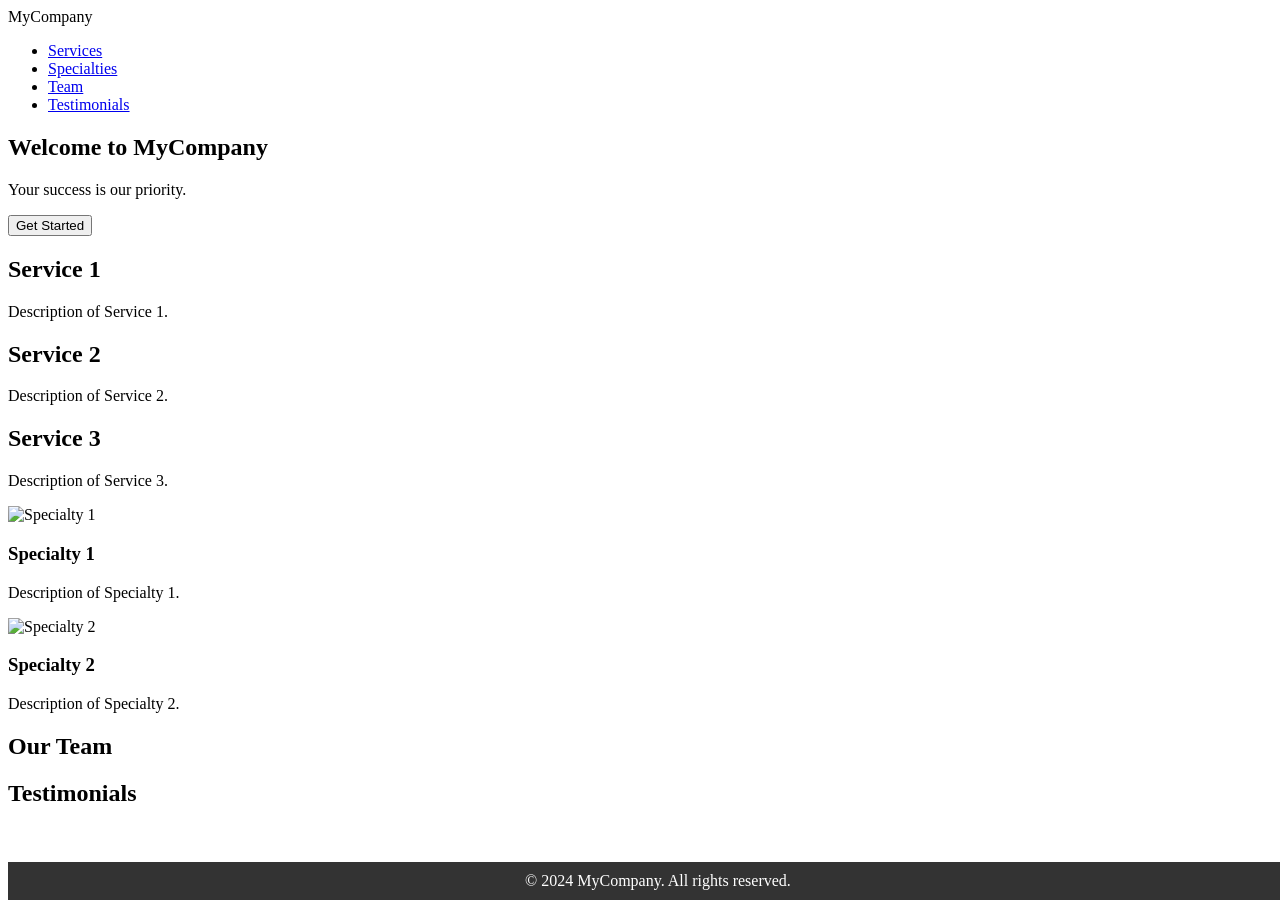
==== index.html @ e1d5e45b "Etapa1: estructura inicial del sitio web" ====
<!DOCTYPE html>
<html lang="en">
<head>
    <meta charset="UTF-8">
    <meta name="viewport" content="width=device-width, initial-scale=1.0">
    <title>Landing Page</title>
    <link rel="stylesheet" href="style.css">
</head>
<body>
    <nav>
        <div class="logo">MyCompany</div>
        <ul>
            <li><a href="#services">Services</a></li>
            <li><a href="#specialties">Specialties</a></li>
            <li><a href="#team">Team</a></li>
            <li><a href="#testimonials">Testimonials</a></li>
        </ul>
    </nav>

    <section class="hero">
        <h1>Welcome to MyCompany</h1>
        <p>Your success is our priority.</p>
        <button>Get Started</button>
    </section>

    <section id="services" class="cards">
        <div class="card">
            <h2>Service 1</h2>
            <p>Description of Service 1.</p>
        </div>
        <div class="card">
            <h2>Service 2</h2>
            <p>Description of Service 2.</p>
        </div>
        <div class="card">
            <h2>Service 3</h2>
            <p>Description of Service 3.</p>
        </div>
    </section>

    <section id="specialties" class="specialties">
        <div class="specialty">
            <img src="specialty1.jpg" alt="Specialty 1">
            <h3>Specialty 1</h3>
            <p>Description of Specialty 1.</p>
        </div>
        <div class="specialty">
            <img src="specialty2.jpg" alt="Specialty 2">
            <h3>Specialty 2</h3>
            <p>Description of Specialty 2.</p>
        </div>
    </section>

    <section id="team" class="team">
        <h2>Our Team</h2>
        <!-- Team members will go here -->
    </section>

    <section id="testimonials" class="testimonials">
        <h2>Testimonials</h2>
        <!-- Testimonials will go here -->
    </section>

    <footer>
        &copy; 2024 MyCompany. All rights reserved.
    </footer>
</html>
---- style.css ----
estilizar pagina del index de manera profesional con colores suaves y tipografia legible, ademas de agregar un fondo atractivo y un diseño responsivo para dispositivos moviles */

/* Estilos generales */
body {
    font-family: 'Arial', sans-serif;
    background-color: #f5f5f5;
    color: #333;
    margin: 0;
    padding: 0;
}
/* Estilos para el encabezado */
header {
    background-color: #4CAF50;
    color: white;
    padding: 20px;
    text-align: center;
}
/* Estilos para el contenido principal */
main {
    padding: 20px;
}
/* Estilos para el pie de página */
footer {
    background-color: #333;
    color: white;
    text-align: center;
    padding: 10px;
    position: fixed;
    width: 100%;
    bottom: 0;
}
/* Estilos para dispositivos móviles */
@media (max-width: 600px) {
    header, main, footer {
        padding: 10px;
    }
    header h1 {
        font-size: 24px;
    }
}
    main p {
        font-size: 16px;
    }
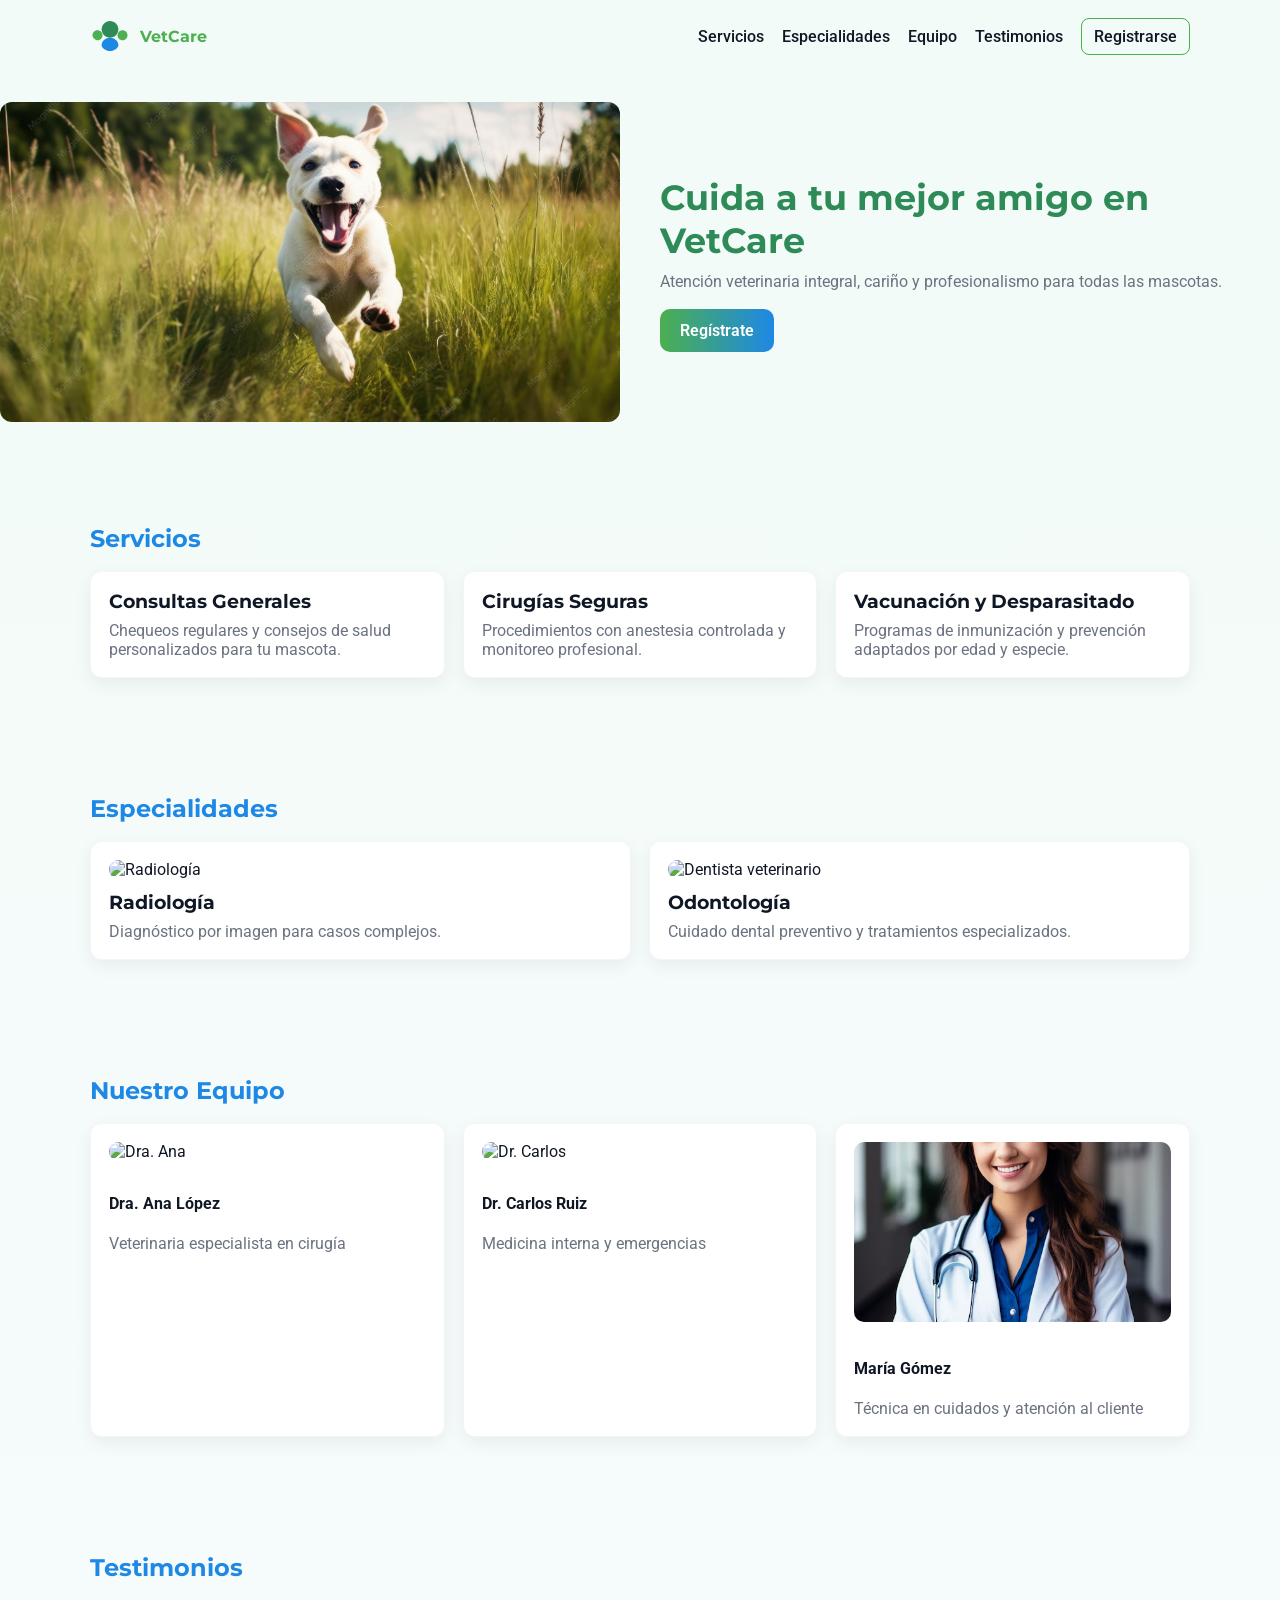
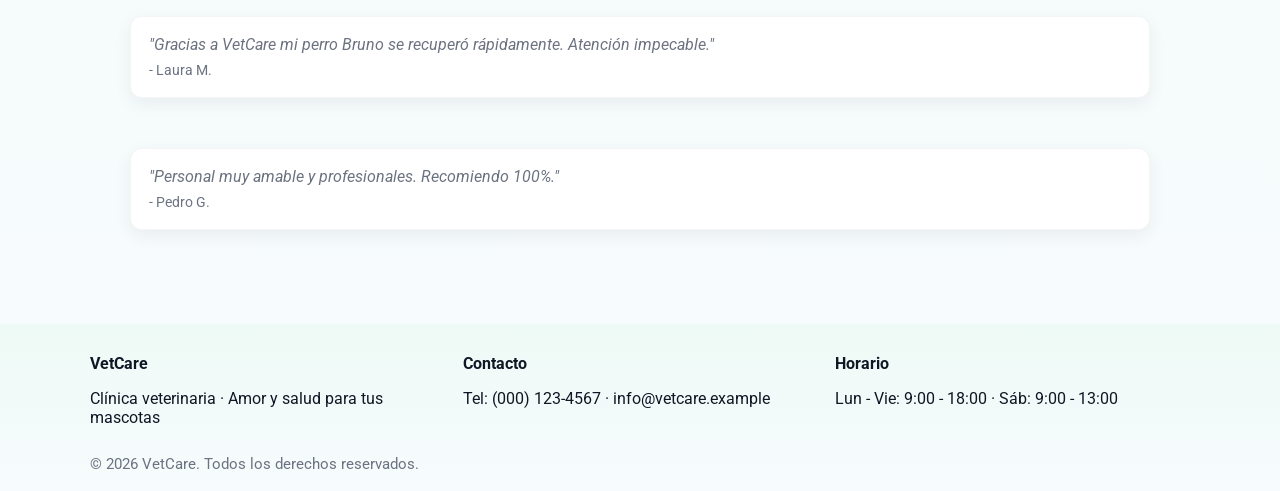
==== commit a42966b8: "Etapa1: Landing Page actualizada y mejorada, se integra Formulario de contacto" ====
--- a/index.html
+++ b/index.html
@@ -6,63 +6,140 @@
     <meta name="viewport" content="width=device-width, initial-scale=1.0">
     <title>Landing Page</title>
     <link rel="stylesheet" href="style.css">
+    <link href="https://fonts.googleapis.com/css2?family=Montserrat:wght@600;700&family=Roboto:wght@300;400;500&display=swap" rel="stylesheet">
 </head>
 <body>
-    <nav>
-        <div class="logo">MyCompany</div>
-        <ul>
-            <li><a href="#services">Services</a></li>
-            <li><a href="#specialties">Specialties</a></li>
-            <li><a href="#team">Team</a></li>
-            <li><a href="#testimonials">Testimonials</a></li>
-        </ul>
-    </nav>
+    <header>
+        <nav class="nav container">
+            <a class="logo" href="#" aria-label="Clínica Veterinaria"> 
+                <!-- simple paw SVG logo -->
+                <svg width="40" height="40" viewBox="0 0 24 24" fill="none" xmlns="http://www.w3.org/2000/svg" aria-hidden="true">
+                    <path d="M12 13c2.761 0 5-2.239 5-5s-2.239-5-5-5-5 2.239-5 5 2.239 5 5 5z" fill="#2E8B57"/>
+                    <path d="M4.5 14.5c1.657 0 3-1.343 3-3S6.157 8.5 4.5 8.5 1.5 9.843 1.5 11.5s1.843 3 3 3z" fill="#4CAF50"/>
+                    <path d="M19.5 14.5c1.657 0 3-1.343 3-3s-1.343-3-3-3-3 1.343-3 3 1.343 3 3 3z" fill="#4CAF50"/>
+                    <path d="M7 17.5c0 1.933 3.134 3.5 5 3.5s5-1.567 5-3.5c0-2.5-2.239-4.5-5-4.5s-5 2-5 4.5z" fill="#1E88E5"/>
+                </svg>
+                <span class="clinic-name">VetCare</span>
+            </a>
+            <ul class="nav-links">
+                <li><a href="#services">Servicios</a></li>
+                <li><a href="#specialties">Especialidades</a></li>
+                <li><a href="#team">Equipo</a></li>
+                <li><a href="#testimonials">Testimonios</a></li>
+                <li><a class="btn-outline" href="registro.html">Registrarse</a></li>
+            </ul>
+            <button class="nav-toggle" aria-label="Abrir menú">☰</button>
+        </nav>
+    </header>
 
-    <section class="hero">
-        <h1>Welcome to MyCompany</h1>
-        <p>Your success is our priority.</p>
-        <button>Get Started</button>
-    </section>
+    <main>
+        <section class="hero">
+            <div class="hero-media" role="img" aria-label="Mascota feliz">
+                <img src="assets/doggo.avif" alt="Mascota feliz">
+            </div>
+            <div class="hero-content container">
+                <h1>Cuida a tu mejor amigo en VetCare</h1>
+                <p>Atención veterinaria integral, cariño y profesionalismo para todas las mascotas.</p>
+                <a href="registro.html" class="btn primary">Regístrate</a>
+            </div>
+        </section>
 
-    <section id="services" class="cards">
-        <div class="card">
-            <h2>Service 1</h2>
-            <p>Description of Service 1.</p>
+        <section id="services" class="section container">
+            <h2 class="section-title">Servicios</h2>
+            <div class="grid cards">
+                <article class="card">
+                    <h3>Consultas Generales</h3>
+                    <p>Chequeos regulares y consejos de salud personalizados para tu mascota.</p>
+                </article>
+                <article class="card">
+                    <h3>Cirugías Seguras</h3>
+                    <p>Procedimientos con anestesia controlada y monitoreo profesional.</p>
+                </article>
+                <article class="card">
+                    <h3>Vacunación y Desparasitado</h3>
+                    <p>Programas de inmunización y prevención adaptados por edad y especie.</p>
+                </article>
+            </div>
+        </section>
+
+        <section id="specialties" class="section container specialties">
+            <h2 class="section-title">Especialidades</h2>
+            <div class="grid">
+                <div class="specialty card">
+                    <img src="https://images.unsplash.com/photo-1548199973-03cce0bbc87b?auto=format&fit=crop&w=800&q=60" alt="Radiología"/>
+                    <h3>Radiología</h3>
+                    <p>Diagnóstico por imagen para casos complejos.</p>
+                </div>
+                <div class="specialty card">
+                    <img src="https://images.unsplash.com/photo-1507149833265-60c372daea22?auto=format&fit=crop&w=800&q=60" alt="Dentista veterinario"/>
+                    <h3>Odontología</h3>
+                    <p>Cuidado dental preventivo y tratamientos especializados.</p>
+                </div>
+            </div>
+        </section>
+
+        <section id="team" class="section container team">
+            <h2 class="section-title">Nuestro Equipo</h2>
+            <div class="grid team-grid">
+                <div class="card team-member">
+                    <img src="https://images.unsplash.com/photo-1607746882042-944635dfe10e?auto=format&fit=crop&w=400&q=60" alt="Dra. Ana"/>
+                    <h4>Dra. Ana López</h4>
+                    <p>Veterinaria especialista en cirugía</p>
+                </div>
+                <div class="card team-member">
+                    <img src="https://images.unsplash.com/photo-1544005313-94ddf0286df2?auto=format&fit=crop&w=400&q=60" alt="Dr. Carlos"/>
+                    <h4>Dr. Carlos Ruiz</h4>
+                    <p>Medicina interna y emergencias</p>
+                </div>
+                <div class="card team-member">
+                    <img src="assets/veti.avif" alt="Auxiliar"/>
+                    <h4>María Gómez</h4>
+                    <p>Técnica en cuidados y atención al cliente</p>
+                </div>
+            </div>
+        </section>
+
+        <section id="testimonials" class="section container testimonials">
+            <h2 class="section-title">Testimonios</h2>
+            <div class="grid">
+                <blockquote class="card testimonial">
+                    <p>"Gracias a VetCare mi perro Bruno se recuperó rápidamente. Atención impecable."</p>
+                    <footer>- Laura M.</footer>
+                </blockquote>
+                <blockquote class="card testimonial">
+                    <p>"Personal muy amable y profesionales. Recomiendo 100%."</p>
+                    <footer>- Pedro G.</footer>
+                </blockquote>
+            </div>
+        </section>
+
+    </main>
+
+    <footer class="site-footer">
+        <div class="container footer-grid">
+            <div>
+                <strong>VetCare</strong>
+                <p>Clínica veterinaria · Amor y salud para tus mascotas</p>
+            </div>
+            <div>
+                <strong>Contacto</strong>
+                <p>Tel: (000) 123-4567 · info@vetcare.example</p>
+            </div>
+            <div>
+                <strong>Horario</strong>
+                <p>Lun - Vie: 9:00 - 18:00 · Sáb: 9:00 - 13:00</p>
+            </div>
         </div>
-        <div class="card">
-            <h2>Service 2</h2>
-            <p>Description of Service 2.</p>
-        </div>
-        <div class="card">
-            <h2>Service 3</h2>
-            <p>Description of Service 3.</p>
-        </div>
-    </section>
-
-    <section id="specialties" class="specialties">
-        <div class="specialty">
-            <img src="specialty1.jpg" alt="Specialty 1">
-            <h3>Specialty 1</h3>
-            <p>Description of Specialty 1.</p>
-        </div>
-        <div class="specialty">
-            <img src="specialty2.jpg" alt="Specialty 2">
-            <h3>Specialty 2</h3>
-            <p>Description of Specialty 2.</p>
-        </div>
-    </section>
-
-    <section id="team" class="team">
-        <h2>Our Team</h2>
-        <!-- Team members will go here -->
-    </section>
-
-    <section id="testimonials" class="testimonials">
-        <h2>Testimonials</h2>
-        <!-- Testimonials will go here -->
-    </section>
-
-    <footer>
-        &copy; 2024 MyCompany. All rights reserved.
+        <div class="container copyright">&copy; 2026 VetCare. Todos los derechos reservados.</div>
     </footer>
+    <script>
+        // Mobile nav toggle
+        const toggle = document.querySelector('.nav-toggle');
+        const links = document.querySelector('.nav-links');
+        if(toggle){
+            toggle.addEventListener('click', () => links.classList.toggle('open'));
+        }
+    </script>
+    </body>
+    </html>
 </html>
--- a/style.css
+++ b/style.css
@@ -1,43 +1,89 @@
-estilizar pagina del index de manera profesional con colores suaves y tipografia legible, ademas de agregar un fondo atractivo y un diseño responsivo para dispositivos moviles */
+/* Veterinaria: paleta verde, blanco y azul. Tipografías: Montserrat (títulos), Roboto (cuerpo) */
+:root{
+    --green:#2e8b57;
+    --green-2:#4caf50;
+    --blue:#1e88e5;
+    --bg:#f7fbfd;
+    --card:#ffffff;
+    --muted:#6b7280;
+}
 
-/* Estilos generales */
-body {
-    font-family: 'Arial', sans-serif;
-    background-color: #f5f5f5;
-    color: #333;
-    margin: 0;
-    padding: 0;
+*{box-sizing:border-box}
+body{
+    font-family: 'Roboto', system-ui, -apple-system, 'Segoe UI', Arial, sans-serif;
+    background: linear-gradient(180deg, #f2fbf7 0%, var(--bg) 100%);
+    color:#0f1724;
+    margin:0;
+    -webkit-font-smoothing:antialiased;
 }
-/* Estilos para el encabezado */
-header {
-    background-color: #4CAF50;
-    color: white;
-    padding: 20px;
-    text-align: center;
+
+.container{width:90%;max-width:1100px;margin:0 auto}
+
+/* NAV */
+.nav{display:flex;align-items:center;justify-content:space-between;padding:16px 0}
+.logo{display:flex;align-items:center;gap:10px;text-decoration:none;color:inherit}
+.clinic-name{font-family:'Montserrat',sans-serif;font-weight:700;color:var(--green-2)}
+.nav-links{display:flex;gap:18px;list-style:none;margin:0;padding:0;align-items:center}
+.nav-links a{color:inherit;text-decoration:none;font-weight:500}
+.btn-outline{border:1px solid var(--green-2);padding:8px 12px;border-radius:8px;color:var(--green-2)}
+.nav-toggle{display:none;background:transparent;border:0;font-size:22px}
+
+/* HERO */
+.hero{display:flex;align-items:center;gap:40px;padding:30px 0}
+.hero-media{flex:1}
+.hero-media img{width:100%;height:320px;object-fit:cover;border-radius:12px}
+.hero-content{flex:1}
+.hero-content h1{font-family:'Montserrat',sans-serif;font-size:2.2rem;margin:0 0 10px;color:var(--green)}
+.hero-content p{color:var(--muted);margin:0 0 18px}
+.btn{display:inline-block;padding:12px 20px;border-radius:10px;text-decoration:none}
+.btn.primary{background:linear-gradient(90deg,var(--green-2),var(--blue));color:#fff;font-weight:600}
+
+/* Sections */
+.section{padding:48px 0}
+.section-title{font-family:'Montserrat',sans-serif;color:var(--blue);margin-bottom:18px}
+
+.grid{display:grid;gap:18px}
+.cards{grid-template-columns:repeat(3,1fr)}
+.team-grid{grid-template-columns:repeat(3,1fr)}
+.specialties .grid{grid-template-columns:repeat(2,1fr)}
+
+.card{background:var(--card);border-radius:12px;padding:18px;box-shadow:0 6px 18px rgba(16,24,40,0.06);transition:transform .22s ease,box-shadow .22s ease;border:1px solid rgba(15,23,36,0.04)}
+.card h3{margin:0 0 8px;font-family:'Montserrat',sans-serif}
+.card p{margin:0;color:var(--muted)}
+
+/* Card hover effect */
+.card:hover{transform:translateY(-8px);box-shadow:0 12px 30px rgba(16,24,40,0.12)}
+
+.specialty img,.team-member img{width:100%;height:180px;object-fit:cover;border-radius:10px;margin-bottom:12px}
+
+.testimonial p{font-style:italic;margin:0 0 8px}
+.testimonial footer{font-size:.9rem;color:var(--muted)}
+
+/* FOOTER */
+.site-footer{background:linear-gradient(180deg,#eefaf6,#f7fbfd);padding:30px 0 18px;margin-top:30px}
+.footer-grid{display:grid;grid-template-columns:1fr 1fr 1fr;gap:18px}
+.copyright{margin-top:12px;color:var(--muted);font-size:.95rem}
+
+/* Responsive */
+@media (max-width:900px){
+    .cards{grid-template-columns:repeat(2,1fr)}
+    .team-grid{grid-template-columns:repeat(2,1fr)}
 }
-/* Estilos para el contenido principal */
-main {
-    padding: 20px;
+@media (max-width:700px){
+    .hero{flex-direction:column}
+    .hero-media img{height:220px}
+    .cards{grid-template-columns:1fr}
+    .specialties .grid{grid-template-columns:1fr}
+    .team-grid{grid-template-columns:1fr}
+    .nav-links{position:fixed;right:16px;top:72px;background:var(--card);flex-direction:column;padding:12px;border-radius:12px;box-shadow:0 10px 30px rgba(2,6,23,0.12);display:none}
+    .nav-links.open{display:flex}
+    .nav-toggle{display:block}
 }
-/* Estilos para el pie de página */
-footer {
-    background-color: #333;
-    color: white;
-    text-align: center;
-    padding: 10px;
-    position: fixed;
-    width: 100%;
-    bottom: 0;
+
+@media (max-width:400px){
+    .hero-content h1{font-size:1.5rem}
 }
-/* Estilos para dispositivos móviles */
-@media (max-width: 600px) {
-    header, main, footer {
-        padding: 10px;
-    }
-    header h1 {
-        font-size: 24px;
-    }
-}
-    main p {
-        font-size: 16px;
-    }
+
+/* small utilities */
+.text-center{text-align:center}
+
